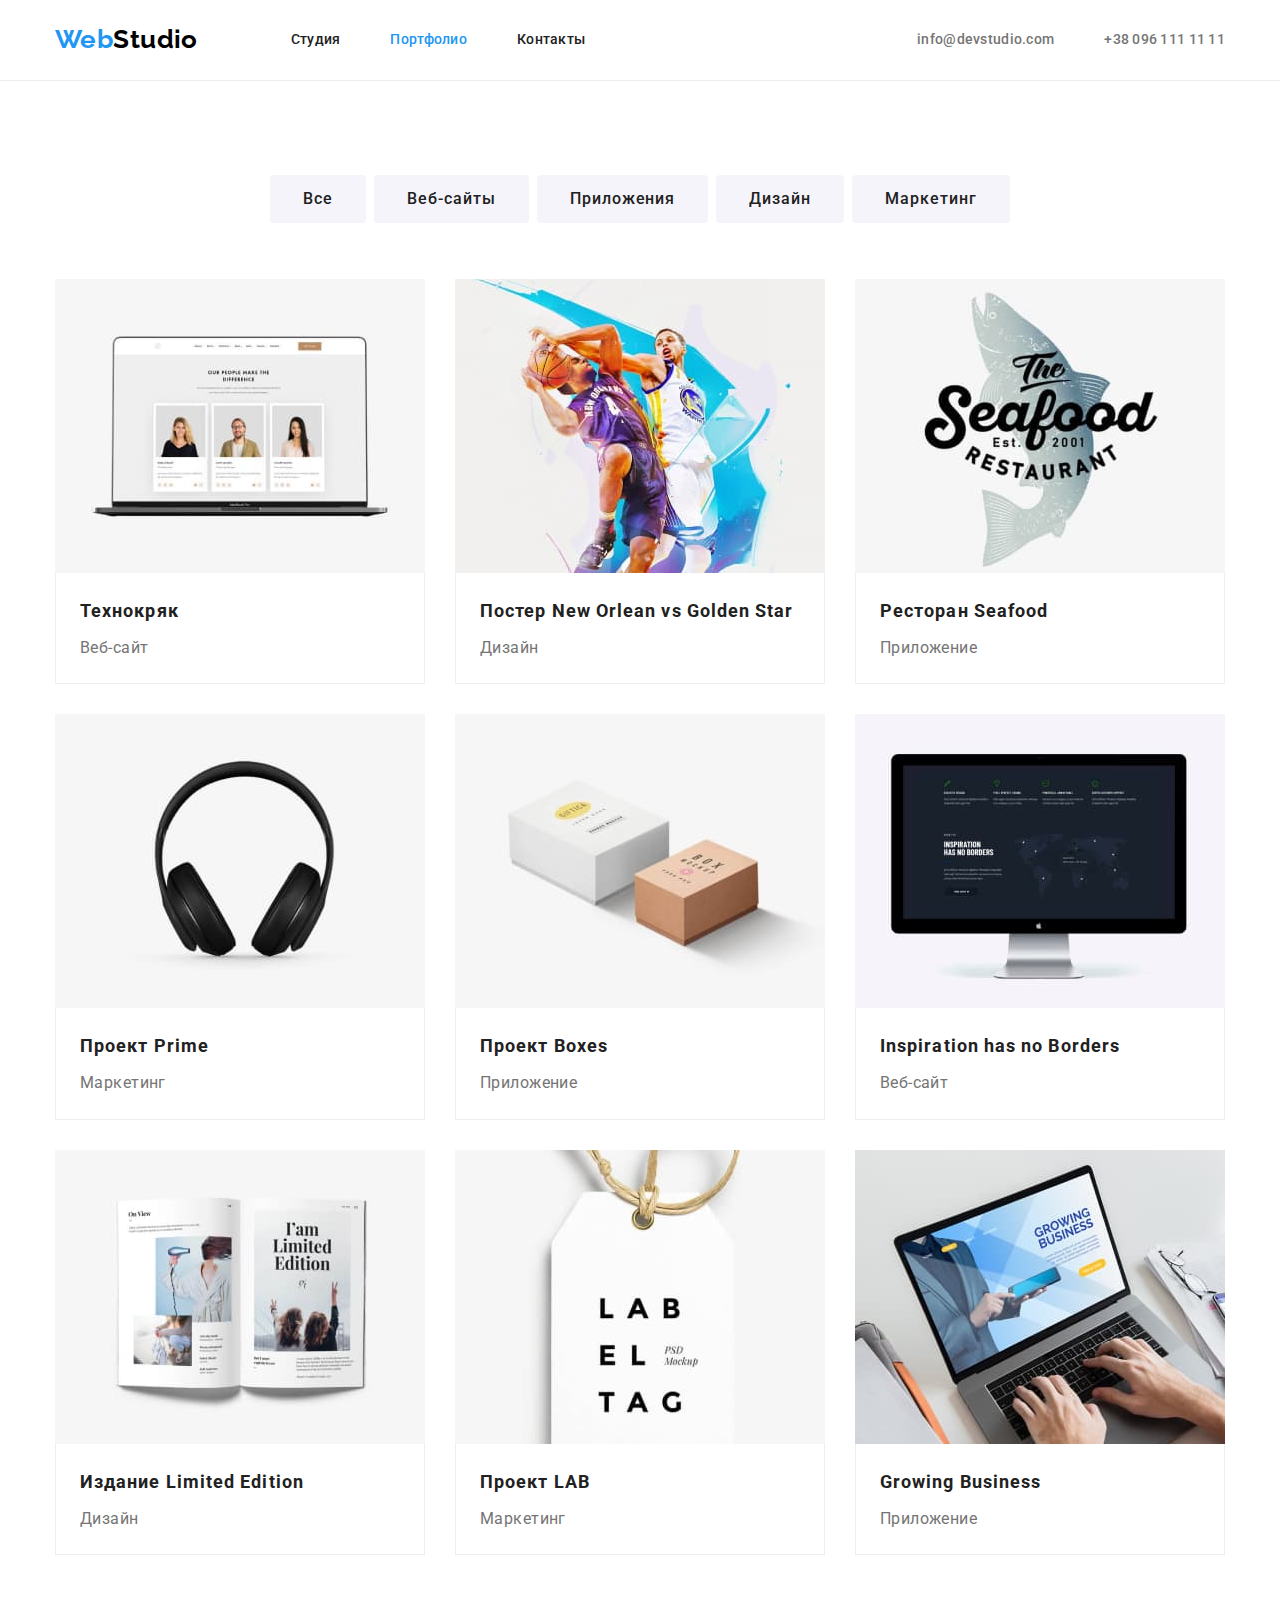
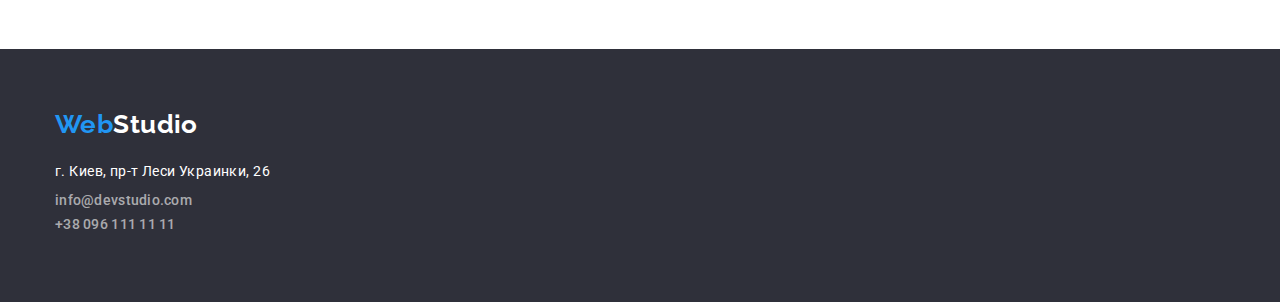
==== portfolio.html @ 4ef04b27 "new repository add" ====
<!DOCTYPE html>
<html lang="en">
<head>
    <meta charset="UTF-8">
    <meta http-equiv="X-UA-Compatible" content="IE=edge">
    <meta name="viewport" content="width=device-width, initial-scale=1.0">
    <title>Портфолио</title>
    <link rel="preconnect" href="https://fonts.googleapis.com">
    <link rel="preconnect" href="https://fonts.gstatic.com" crossorigin>
    <link href="https://fonts.googleapis.com/css2?family=Raleway:wght@700&family=Roboto:wght@400;500;700;900&display=swap"
        rel="stylesheet">
        <link rel="stylesheet" href="./css/normalize.css">
    <link rel="stylesheet" href="./css/styles.css">
</head>
<body>
    <header class="header">
        <div class="container header-nav">
            <nav class="site-nav">
                <a href="./index.html" class="logo"><span class="logo-accent">Web</span>Studio</a>
                <ul class="site-nav-list list">
                    <li><a href="./index.html" class="link">Студия</a></li>
                    <li><a href="./portfolio.html" class="link current">Портфолио</a></li>
                    <li><a href="" class="link">Контакты</a></li>
                </ul>
            </nav>
            <ul class="site-nav-contacts list">
                <li><a href="mailto:info@devstudio.com" class="mail link">info@devstudio.com</a></li>
                <li><a href="tel:+380961111111" class="tel link">+38 096 111 11 11</a></li>
            </ul>
        </div>
    </header>
    <main>
        <div class="container">
            <section class="filter section list">
                <h1 class="filter-title" hidden>Портфолио</h1>
                <ul class="filter-list list">
                    <li class="filter-list-item"><button type="button" class="button secondary">Все</button></li>
                    <li class="filter-list-item"><button type="button" class="button secondary">Веб-сайты</button></li>
                    <li class="filter-list-item"><button type="button" class="button secondary">Приложения</button></li>
                    <li class="filter-list-item"><button type="button" class="button secondary">Дизайн</button></li>
                    <li class="filter-list-item"><button type="button" class="button secondary">Маркетинг</button></li>
                </ul>
            
                <ul class="portfolio-list list">
                    <li class="portfolio-item">
                        <div class="portfolio-image">
                            <img src="./images/portfolio_1.jpg" width="370" height="294" alt="Веб-сайт">
                        </div>
                        <div class="portfolio-content">
                            <h2 class="portfolio-title">Технокряк</h2>
                            <p class="portfolio-text">Веб-сайт</p>
                        </div>
                    </li>
                    <li class="portfolio-item">
                        <div class="portfolio-image">
                            <img src="./images/portfolio_2.jpg" width="370" height="294" alt="Дизайн">
                        </div>
                        <div class="portfolio-content">
                            <h2 class="portfolio-title">Постер New Orlean vs Golden Star</h2>
                            <p class="portfolio-text">Дизайн</p>
                        </div>
                    </li>
                    <li class="portfolio-item">
                        <div class="portfolio-image">
                            <img src="./images/portfolio_3.jpg" width="370" height="294" alt="Приложение">
                        </div>
                        <div class="portfolio-content">
                            <h2 class="portfolio-title">Ресторан Seafood</h2>
                            <p class="portfolio-text">Приложение</p>
                        </div>
                    </li>
                    <li class="portfolio-item">
                        <div class="portfolio-image">
                            <img src="./images/portfolio_4.jpg" width="370" height="294" alt="Маркетинг">
                        </div>
                        <div class="portfolio-content">
                            <h2 class="portfolio-title">Проект Prime</h2>
                            <p class="portfolio-text">Маркетинг</p>
                        </div>
                    </li>
                    <li class="portfolio-item">
                        <div class="portfolio-image">
                            <img src="./images/portfolio_5.jpg" width="370" height="294" alt="Приложение">
                        </div>
                        <div class="portfolio-content">
                            <h2 class="portfolio-title">Проект Boxes</h2>
                            <p class="portfolio-text">Приложение</p>
                        </div>
                    </li>
                    <li class="portfolio-item">
                        <div class="portfolio-image">
                            <img src="./images/portfolio_6.jpg" width="370" height="294" alt="Веб-сайт">
                        </div>
                        <div class="portfolio-content">
                            <h2 class="portfolio-title">Inspiration has no Borders</h2>
                            <p class="portfolio-text">Веб-сайт</p>
                        </div>
                    </li>
                    <li class="portfolio-item">
                        <div class="portfolio-image">
                            <img src="./images/portfolio_7.jpg" width="370" height="294" alt="Дизайн">
                        </div>
                        <div class="portfolio-content">
                            <h2 class="portfolio-title">Издание Limited Edition</h2>
                            <p class="portfolio-text">Дизайн</p>
                        </div>
                    </li>
                    <li class="portfolio-item">
                        <div class="portfolio-image">
                            <img src="./images/portfolio_8.jpg" width="370" height="294" alt="Маркетинг">
                        </div>
                        <div class="portfolio-content">
                            <h2 class="portfolio-title">Проект LAB</h2>
                            <p class="portfolio-text">Маркетинг</p>
                        </div>
                    </li>
                    <li class="portfolio-item">
                       <div class="portfolio-image">
                            <img src="./images/portfolio_9.jpg" width="370" height="294" alt="Приложение">
                       </div>
                        <div class="portfolio-content">
                            <h2 class="portfolio-title">Growing Business</h2>
                            <p class="portfolio-text">Приложение</p>
                        </div>
                    </li>
                </ul>
            </section>

        </div>
    </main>

<footer class="footer">
    <div class="container">
        <div class="footer-contacts">
            <a href="./index.html" class="logo-footer"><span class="logo-accent">Web</span>Studio</a>
            <address class="address">
                <p>г. Киев, пр-т Леси Украинки, 26</p>
                <a href="mailto:info@devstudio.com" class="mail">info@devstudio.com</a>
                <a href="tel:+380961111111" class="tel">+38 096 111 11 11</a>
            </address>
        </div>
    </div>
</footer>
</body>
</html>
---- css/styles.css ----
/* цвет основного текста - #757575 */
/* Вторичный цвет текста - #212121 */
/* основной цвет фона - #FFFFFF */
/* вторичный цвет фона - #F5F4FA */
/* цвет фона footer - #2F303A */
/* акцент - #2196F3 */

:root {
  --logo-color: #000000;
  --primary-text-color: #757575;
  --secondary-text-color: #212121;
  --main-bg-color: #ffffff;
  --secondary-bg-color: #f5f4fa;
  --footer-bg-color: #2f303a;
  --accent-color: #2196f3;
  --btn-primary-hover: #188ce8;
  --portfolio-border: #eeeeee;
  --header-border: #ececec;
}

body {
  background-color: var(--main-bg-color);
  color: var(--primary-text-color);

  font-family: 'Roboto', sans-serif;
  font-size: 14px;
  line-height: 1.7;
  letter-spacing: 0.03em;
}

/* pre */

h1,
h2,
h3,
h4,
h5,
h6,
p,
ul,
ol {
  padding: 0;
  margin: 0;
}

img {
  display: block;
  width: 100%;
}

.link {
  text-decoration: none;
}

.list {
  list-style: none;
}

/* common */

.container {
  margin-left: auto;
  margin-right: auto;
  width: 1200px;
  padding-left: 15px;
  padding-right: 15px;
}

.site-nav .link:hover,
.site-nav .link:focus,
.mail:hover,
.mail:focus,
.tel:hover,
.tel:focus {
  color: var(--accent-color);
  cursor: pointer;
}

.section {
  padding-top: 94px;
  padding-bottom: 94px;
}

/* Logo */
.logo {
  font-family: 'Raleway', sans-serif;
  font-weight: 700;
  font-size: 26px;
  line-height: 1.2;
  color: var(--logo-color);
  text-decoration: none;
  margin-right: 93px;
}

.logo-accent {
  color: var(--accent-color);
}

/* header */

.header {
  padding-top: 24px;
  padding-bottom: 25px;
  border-bottom: 1px solid var(--header-border);
}

.header-nav {
  align-items: center;
  display: flex;
}

.header-nav a {
  display: inline-block;
}

.mail {
  margin-right: 50px;
}

/* Site-nav */

.site-nav {
  display: flex;
  align-items: center;
  margin-right: auto;
}

.site-nav-list {
  display: flex;
}

.site-nav .link {
  font-weight: 500;
  line-height: 1.1;
  letter-spacing: 0.02em;
  text-decoration: none;
  color: var(--secondary-text-color);
}

.site-nav li:not(:last-child) {
  margin-right: 50px;
}

.site-nav .link.current {
  color: var(--accent-color);
}

.site-nav-contacts {
  display: flex;
}

.mail,
.tel {
  font-weight: 500;
  line-height: 1.1;
  letter-spacing: 0.02em;
  text-decoration: none;
  color: var(--primary-text-color);
}

/* hero */

.hero {
  background-color: var(--footer-bg-color);
  padding-top: 200px;
  padding-bottom: 200px;
  text-align: center;
}

.hero-section {
  max-width: 700px;
  margin: 0 auto;
}

.hero-title {
  font-weight: 900;
  font-size: 44px;
  line-height: 1.4;
  text-align: center;
  letter-spacing: 0.06em;
  text-transform: uppercase;
  color: var(--main-bg-color);
}

.hero .button {
  margin-top: 30px;
}

/* features */

.feature-title,
.work-title,
.team-title,
.filter-title {
  font-weight: 700;
  font-size: 36px;
  line-height: 1.2;
  text-align: center;
  color: var(--secondary-text-color);
}

.feature-section-add {
  padding-top: 94px;
  padding-bottom: 47px;
}

.feature-list-title {
  font-weight: 700;
  line-height: 1.1;
  font-size: 14px;
  text-transform: uppercase;
  color: var(--secondary-text-color);
}

.feature-list {
  display: flex;
  margin-right: -30px;
  margin-bottom: -30px;
}

.feature-list-item {
  flex-basis: calc((100% - 120px) / 4);

  margin-right: 30px;
  margin-bottom: 30px;
}

.feature-list-text {
  margin-top: 10px;
}

/* work */

.work-list {
  display: flex;
  margin-right: -30px;
  margin-bottom: -30px;
}

.work-list-item {
  flex-basis: calc((100% - 90px) / 3);

  margin-right: 30px;
  margin-bottom: 30px;
  margin-top: 50px;
}

.work-section-add {
  padding-top: 47px;
  padding-bottom: 94px;
}

/* team */

.team {
  background-color: var(--secondary-bg-color);
}

.team-list {
  display: flex;
  margin-right: -30px;
  margin-bottom: -30px;
}

.team-item {
  box-shadow: 0px 1px 3px rgba(0, 0, 0, 0.12), 0px 1px 1px rgba(0, 0, 0, 0.14),
    0px 2px 1px rgba(0, 0, 0, 0.2);
  border-radius: 0px 0px 4px 4px;

  flex-basis: calc((100% - 120px) / 4);

  text-align: center;
  margin-right: 30px;
  margin-bottom: 30px;
}

.team-content {
  padding: 30px;
}

.team-title {
  margin-bottom: 50px;
}

.item-title {
  font-weight: 500;
  font-size: 16px;
  line-height: 1.2;
  text-align: center;
  color: var(--secondary-text-color);

  margin-bottom: 10px;
}

.team-text {
  font-size: 16px;
  line-height: 1.2;
  text-align: center;
}

/* button */

.button {
  border-radius: 4px;
  display: inline-block;
  padding: 10px 32px;

  font-weight: 700;
  font-size: 16px;
  line-height: 1.9;
  text-align: center;
  letter-spacing: 0.06em;
  cursor: pointer;
  color: var(--main-bg-color);
  text-decoration: none;
}

.button.primary {
  box-shadow: 0px 4px 4px rgba(0, 0, 0, 0.15);
  color: var(--main-bg-color);
  background-color: var(--accent-color);
}

.button.primary:hover,
.button.primary:focus {
  color: var(--main-bg-color);
  background-color: var(--btn-primary-hover);
}

.button.secondary {
  font-weight: 500;
  font-size: 16px;
  line-height: 1.6;
  text-align: center;
  border: 1px solid transparent;
  color: var(--secondary-text-color);
  background-color: var(--secondary-bg-color);
}

.button.secondary:hover,
.button.secondary:focus {
  box-shadow: 0px 4px 4px rgba(0, 0, 0, 0.15);
  color: var(--main-bg-color);
  background-color: var(--accent-color);
}

/* footer */

.footer {
  background-color: var(--footer-bg-color);
  padding-top: 60px;
  padding-bottom: 60px;
}

.footer-contacts {
  display: flex;
  flex-direction: column;
}

.address {
  font-style: normal;
  color: var(--main-bg-color);
  display: flex;
  flex-direction: column;
}

.address p {
  margin-bottom: 9px;
}

.address .mail {
  margin-bottom: 9px;
  color: rgba(255, 255, 255, 0.6);
}

.address .tel {
  margin-bottom: 9px;
  color: rgba(255, 255, 255, 0.6);
}

.address .tel:hover,
.address .mail:hover,
.address .tel:focus,
.address .mail:focus {
  color: var(--accent-color);
  cursor: pointer;
}

.logo-footer {
  font-family: 'Raleway', sans-serif;
  font-weight: 700;
  font-size: 26px;
  line-height: 1.2;
  text-decoration: none;
  color: var(--main-bg-color);
  margin-bottom: 20px;
}

/* portfolio page */

/* filter */

.filter-list {
  display: flex;
  justify-content: center;
  margin-bottom: 56px;
}

.filter-list-item:not(:last-child) {
  margin-right: 8px;
}

/* portfolio */
.portfolio-title {
  font-weight: 700;
  font-size: 18px;
  line-height: 2;
  letter-spacing: 0.06em;
  margin-bottom: 4px;

  color: var(--secondary-text-color);
}

.portfolio-list {
  display: flex;
  flex-wrap: wrap;
  margin-right: -30px;
  margin-bottom: -30px;
}

.portfolio-item {
  flex-basis: calc((100% - 90px) / 3);
  margin-right: 30px;
  margin-bottom: 30px;
}

.portfolio-content {
  padding: 20px 24px;

  border: 1px solid var(--portfolio-border);
  border-top: none;
}

.portfolio-text {
  font-size: 16px;
  line-height: 1.9;
}
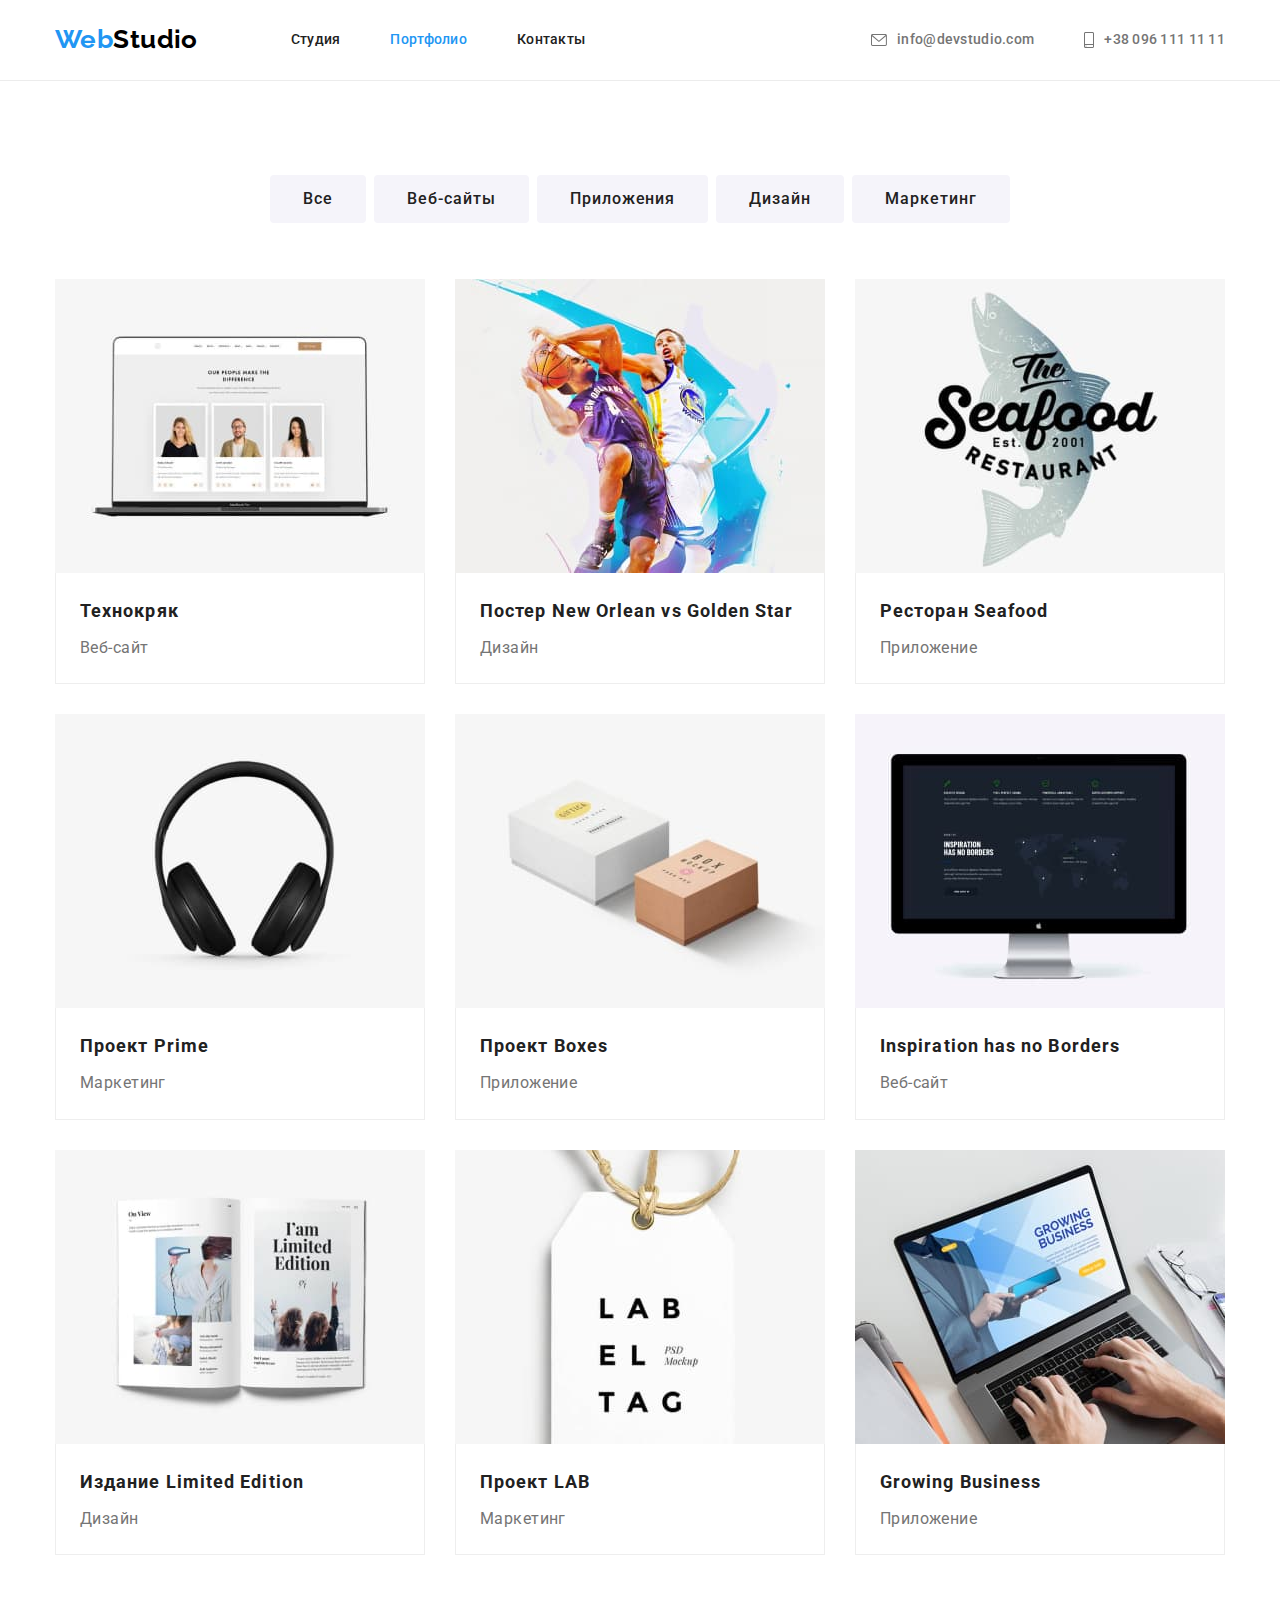
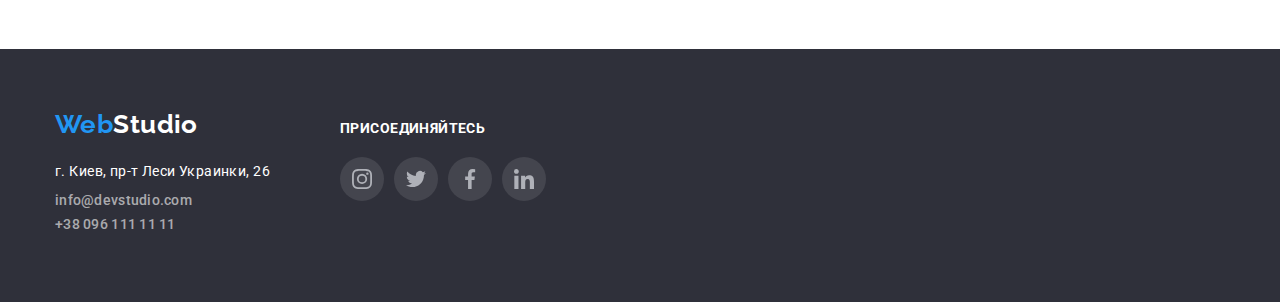
==== commit 874e41f0: "add styles to index.html and portfolio.html" ====
--- a/portfolio.html
+++ b/portfolio.html
@@ -24,8 +24,22 @@
                 </ul>
             </nav>
             <ul class="site-nav-contacts list">
-                <li><a href="mailto:info@devstudio.com" class="mail link">info@devstudio.com</a></li>
-                <li><a href="tel:+380961111111" class="tel link">+38 096 111 11 11</a></li>
+                <li>
+                    <a href="mailto:info@devstudio.com" class="mail link">
+                        <svg class="envelope-icon" width="16" height="12">
+                            <use href="./images/icons.svg#icon-envelope"></use>
+                        </svg>
+                        <span>info@devstudio.com</span>
+                    </a>
+                </li>
+                <li>
+                    <a href="tel:+380961111111" class="tel link">
+                        <svg class="smartphone-icon" width="10" height="20">
+                            <use href="./images/icons.svg#icon-smartphone"></use>
+                        </svg>
+                        <span>+38 096 111 11 11</span>
+                    </a>
+                </li>
             </ul>
         </div>
     </header>
@@ -130,7 +144,7 @@
     </main>
 
 <footer class="footer">
-    <div class="container">
+    <div class="container footer-flex">
         <div class="footer-contacts">
             <a href="./index.html" class="logo-footer"><span class="logo-accent">Web</span>Studio</a>
             <address class="address">
@@ -139,6 +153,41 @@
                 <a href="tel:+380961111111" class="tel">+38 096 111 11 11</a>
             </address>
         </div>
+        <div class="social-links-footer">
+            <div class="social-links-footer-title">
+                <p>Присоединяйтесь</p>
+            </div>
+            <ul class="social-links-group">
+                <li class="social-link-group-item list">
+                    <a href="" class="social-link-item social-link-item-footer">
+                        <svg class="social-link social-link-footer" width="20" height="20">
+                            <use href="./images/icons.svg#icon-instagram"></use>
+                        </svg>
+                    </a>
+                </li>
+                <li class="social-link-group-item list">
+                    <a href="" class="social-link-item social-link-item-footer">
+                        <svg class="social-link social-link-footer" width="20" height="20">
+                            <use href="./images/icons.svg#icon-twitter"></use>
+                        </svg>
+                    </a>
+                </li>
+                <li class="social-link-group-item list">
+                    <a href="" class="social-link-item social-link-item-footer">
+                        <svg class="social-link social-link-footer" width="20" height="20">
+                            <use href="./images/icons.svg#icon-facebook"></use>
+                        </svg>
+                    </a>
+                </li>
+                <li class="social-link-group-item list">
+                    <a href="" class="social-link-item social-link-item-footer">
+                        <svg class="social-link social-link-footer" width="20" height="20">
+                            <use href="./images/icons.svg#icon-linkedin"></use>
+                        </svg>
+                    </a>
+                </li>
+            </ul>
+        </div>
     </div>
 </footer>
 </body>
--- a/css/styles.css
+++ b/css/styles.css
@@ -16,6 +16,7 @@
   --btn-primary-hover: #188ce8;
   --portfolio-border: #eeeeee;
   --header-border: #ececec;
+  --bg-image-color: #c4c4c4;
 }
 
 body {
@@ -109,7 +110,7 @@
   display: flex;
 }
 
-.header-nav a {
+.header-nav .header-link {
   display: inline-block;
 }
 
@@ -147,21 +148,46 @@
 
 .site-nav-contacts {
   display: flex;
+  align-items: center;
+}
+
+.envelope-icon,
+.smartphone-icon {
+  margin-right: 10px;
+  fill: currentColor;
+}
+
+.mail:hover,
+.mail:focus,
+.tel:hover,
+.tel:focus {
+  fill: var(--accent-color);
 }
 
 .mail,
 .tel {
+  display: flex;
+  align-items: center;
   font-weight: 500;
   line-height: 1.1;
   letter-spacing: 0.02em;
   text-decoration: none;
   color: var(--primary-text-color);
+  color: #757575;
 }
 
 /* hero */
 
 .hero {
-  background-color: var(--footer-bg-color);
+  background-image: linear-gradient(
+      to right,
+      rgba(47, 48, 58, 0.4),
+      rgba(47, 48, 58, 0.4)
+    ),
+    url(../images/background-image.jpg);
+  background-size: cover;
+  background-color: var(--bg-image-color);
+  max-width: 1600px;
   padding-top: 200px;
   padding-bottom: 200px;
   text-align: center;
@@ -191,10 +217,11 @@
 .feature-title,
 .work-title,
 .team-title,
-.filter-title {
+.filter-title,
+.clients-title {
   font-weight: 700;
   font-size: 36px;
-  line-height: 1.2;
+  line-height: 1.16;
   text-align: center;
   color: var(--secondary-text-color);
 }
@@ -229,6 +256,16 @@
   margin-top: 10px;
 }
 
+.feature-item-block {
+  background-color: #f5f4fa;
+  border-radius: 4px;
+  margin-bottom: 30px;
+  display: flex;
+  justify-content: center;
+  align-items: center;
+  height: 120px;
+}
+
 /* work */
 
 .work-list {
@@ -296,6 +333,60 @@
   font-size: 16px;
   line-height: 1.2;
   text-align: center;
+  margin-bottom: 16px;
+}
+
+.social-links-group {
+  display: flex;
+  justify-content: space-between;
+}
+
+.social-link-item {
+  border-radius: 50%;
+  height: 44px;
+  width: 44px;
+  display: flex;
+  justify-content: center;
+  align-items: center;
+  fill: #afb1b8;
+}
+
+.social-link-item:hover,
+.social-link-item:focus {
+  background-color: #2196f3;
+  fill: #ffffff;
+}
+
+/* clients */
+
+.clients-title {
+  margin-bottom: 50px;
+}
+
+.clients .clients-list-list {
+  display: flex;
+  justify-content: space-between;
+}
+
+.clients-list-item {
+  display: flex;
+}
+
+.clients-list-link {
+  display: flex;
+  justify-content: center;
+  align-items: center;
+  width: 170px;
+  height: 92px;
+  border: 1px solid #afb1b8;
+  border-radius: 4px;
+  fill: #afb1b8;
+}
+
+.clients-list-link:hover,
+.clients-list-link:focus {
+  border: 1px solid #2196f3;
+  fill: #2196f3;
 }
 
 /* button */
@@ -355,6 +446,7 @@
 .footer-contacts {
   display: flex;
   flex-direction: column;
+  margin-right: 70px;
 }
 
 .address {
@@ -396,6 +488,30 @@
   margin-bottom: 20px;
 }
 
+.social-links-footer {
+  display: flex;
+  flex-direction: column;
+}
+
+.social-links-footer-title {
+  font-weight: 700;
+  font-size: 14px;
+  line-height: 1.14;
+  text-transform: uppercase;
+  color: var(--main-bg-color);
+  margin-bottom: 20px;
+}
+
+.footer-flex {
+  display: flex;
+  align-items: baseline;
+}
+
+.social-link-item-footer {
+  background-color: rgba(255, 255, 255, 0.1);
+  margin-right: 10px;
+}
+
 /* portfolio page */
 
 /* filter */
@@ -429,11 +545,18 @@
 }
 
 .portfolio-item {
+  background-color: var(--main-bg-color);
   flex-basis: calc((100% - 90px) / 3);
   margin-right: 30px;
   margin-bottom: 30px;
 }
 
+.portfolio-item:hover,
+.portfolio-item:focus {
+  box-shadow: 0px 1px 1px rgba(0, 0, 0, 0.12), 0px 4px 4px rgba(0, 0, 0, 0.06),
+    1px 4px 6px rgba(0, 0, 0, 0.16);
+}
+
 .portfolio-content {
   padding: 20px 24px;
 
